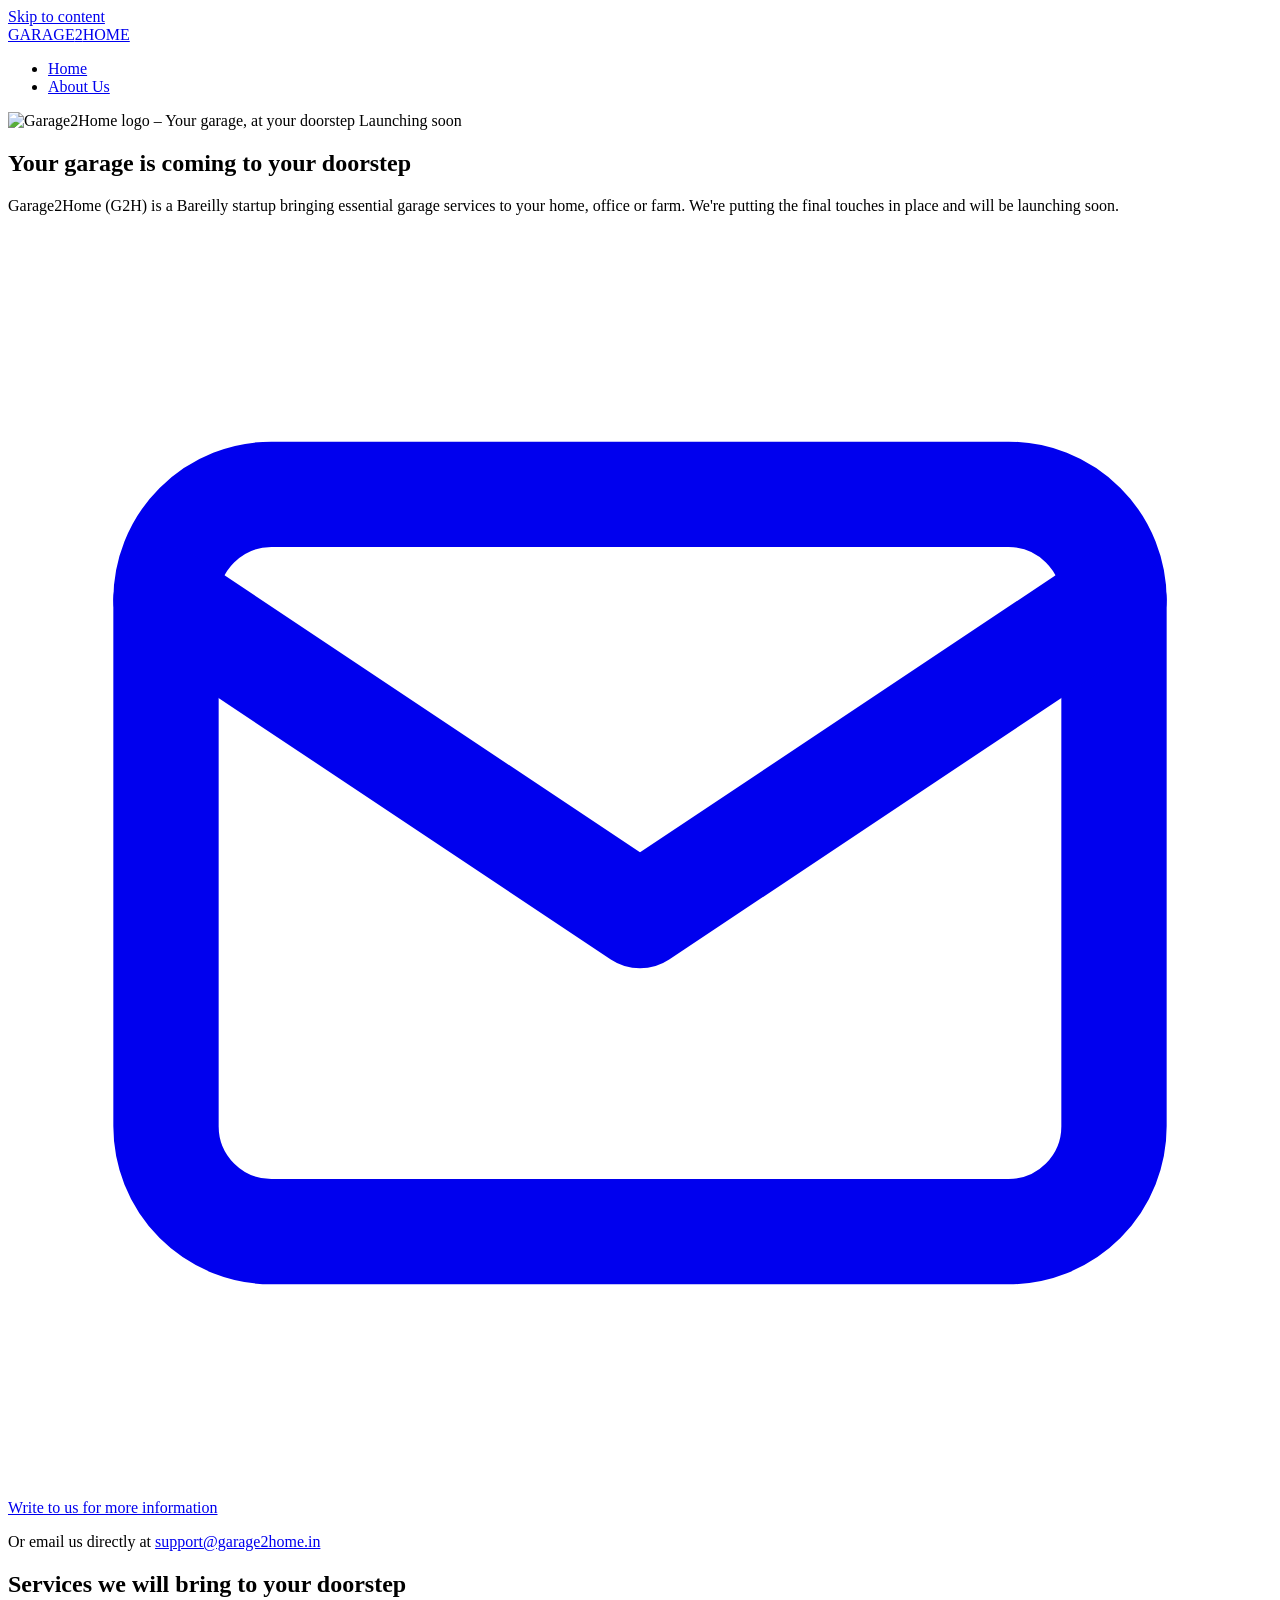
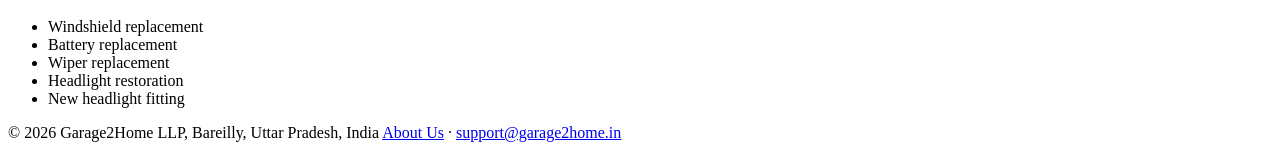
==== index.html @ 1d146f2d "Add files via upload" ====
<!doctype html>
<html lang="en-IN">
<head>
  <meta charset="utf-8">
  <meta name="viewport" content="width=device-width, initial-scale=1">
  <title>Garage2Home (G2H) | Doorstep Garage Services in Bareilly – Launching Soon</title>
  <meta name="description" content="Garage2Home (G2H) brings the garage to your doorstep. Windshield, battery and wiper replacement and headlight restoration at your home, office or farm. Launching soon in Bareilly.">
  <link rel="canonical" href="https://garage2home.in/">
  <meta name="robots" content="index, follow, max-image-preview:large, max-snippet:-1">
  <meta name="theme-color" content="#1c2b5a">

  <meta property="og:type" content="website">
  <meta property="og:site_name" content="Garage2Home">
  <meta property="og:locale" content="en_IN">
  <meta property="og:title" content="Garage2Home – Your Garage, At Your Doorstep">
  <meta property="og:description" content="Doorstep garage services for vehicle owners. Launching soon in Bareilly.">
  <meta property="og:url" content="https://garage2home.in/">
  <meta property="og:image" content="https://garage2home.in/assets/logo.png">
  <meta property="og:image:width" content="800">
  <meta property="og:image:height" content="242">
  <meta property="og:image:alt" content="Garage2Home logo – Your garage, at your doorstep">
  <meta name="twitter:card" content="summary_large_image">
  <meta name="twitter:title" content="Garage2Home – Your Garage, At Your Doorstep">
  <meta name="twitter:description" content="Doorstep garage services for vehicle owners. Launching soon in Bareilly.">
  <meta name="twitter:image" content="https://garage2home.in/assets/logo.png">

  <link rel="icon" href="/favicon.ico" sizes="any">
  <link rel="icon" type="image/png" sizes="192x192" href="/assets/icon-192.png">
  <link rel="apple-touch-icon" href="/assets/apple-touch-icon.png">
  <link rel="manifest" href="/site.webmanifest">

  <link rel="preconnect" href="https://fonts.googleapis.com">
  <link rel="preconnect" href="https://fonts.gstatic.com" crossorigin>
  <link href="https://fonts.googleapis.com/css2?family=Montserrat:wght@400;600;700;800&display=swap" rel="stylesheet">
  <link rel="stylesheet" href="/assets/styles.css">

  <script type="application/ld+json">
  {
    "@context": "https://schema.org",
    "@graph": [
      {
        "@type": "Organization",
        "@id": "https://garage2home.in/#organization",
        "name": "Garage2Home",
        "alternateName": ["G2H", "Garage2Home LLP", "Garage 2 Home"],
        "url": "https://garage2home.in/",
        "logo": "https://garage2home.in/assets/logo.png",
        "slogan": "Your garage, at your doorstep.",
        "email": "support@garage2home.in",
        "contactPoint": {
          "@type": "ContactPoint",
          "contactType": "customer support",
          "email": "support@garage2home.in",
          "areaServed": "IN",
          "availableLanguage": ["English", "Hindi"]
        }
      },
      {
        "@type": "AutoRepair",
        "@id": "https://garage2home.in/#business",
        "name": "Garage2Home",
        "description": "Mobile doorstep garage services: windshield, battery and wiper replacement, headlight restoration and new headlight fitting at the customer's home, workplace or farm.",
        "url": "https://garage2home.in/",
        "image": "https://garage2home.in/assets/logo.png",
        "email": "support@garage2home.in",
        "parentOrganization": { "@id": "https://garage2home.in/#organization" },
        "address": {
          "@type": "PostalAddress",
          "addressLocality": "Bareilly",
          "addressRegion": "Uttar Pradesh",
          "addressCountry": "IN"
        },
        "areaServed": { "@type": "City", "name": "Bareilly" },
        "hasOfferCatalog": {
          "@type": "OfferCatalog",
          "name": "Doorstep garage services",
          "itemListElement": [
            { "@type": "Offer", "itemOffered": { "@type": "Service", "name": "Windshield replacement at home" } },
            { "@type": "Offer", "itemOffered": { "@type": "Service", "name": "Car battery replacement at home" } },
            { "@type": "Offer", "itemOffered": { "@type": "Service", "name": "Wiper blade replacement" } },
            { "@type": "Offer", "itemOffered": { "@type": "Service", "name": "Headlight restoration" } },
            { "@type": "Offer", "itemOffered": { "@type": "Service", "name": "New headlight fitting" } }
          ]
        }
      },
      {
        "@type": "WebSite",
        "@id": "https://garage2home.in/#website",
        "url": "https://garage2home.in/",
        "name": "Garage2Home",
        "inLanguage": "en-IN",
        "publisher": { "@id": "https://garage2home.in/#organization" }
      },
      {
        "@type": "WebPage",
        "@id": "https://garage2home.in/#webpage",
        "url": "https://garage2home.in/",
        "name": "Garage2Home – Doorstep Garage Services, Launching Soon",
        "isPartOf": { "@id": "https://garage2home.in/#website" },
        "about": { "@id": "https://garage2home.in/#organization" },
        "inLanguage": "en-IN"
      }
    ]
  }
  </script>
</head>
<body>
  <a class="skip-link" href="#main">Skip to content</a>

  <header class="site-header">
    <div class="header-inner">
      <a class="brand" href="/" aria-label="Garage2Home home">GARAGE<span>2</span>HOME</a>
      <nav aria-label="Main">
        <ul class="tabs">
          <li><a href="/" aria-current="page">Home</a></li>
          <li><a href="/about-us/">About Us</a></li>
        </ul>
      </nav>
    </div>
  </header>

  <main id="main">
    <section class="hero">
      <img class="hero-logo" src="/assets/logo.png" width="800" height="242"
           alt="Garage2Home logo – Your garage, at your doorstep" fetchpriority="high">
      <span class="eyebrow">Launching soon</span>
      <h1>Your garage is coming <span class="accent">to your doorstep</span></h1>
      <p class="lead">Garage2Home (G2H) is a Bareilly startup bringing essential garage services to your home, office or farm. We're putting the final touches in place and will be launching soon.</p>

      <a class="btn" href="mailto:support@garage2home.in?subject=Enquiry%20about%20Garage2Home%20services">
        <svg viewBox="0 0 24 24" fill="none" stroke="currentColor" stroke-width="2" stroke-linecap="round" stroke-linejoin="round" aria-hidden="true"><rect x="3" y="5" width="18" height="14" rx="2"/><path d="m3 7 9 6 9-6"/></svg>
        Write to us for more information
      </a>
      <p class="contact-note">Or email us directly at <a href="mailto:support@garage2home.in">support@garage2home.in</a></p>
    </section>

    <section class="services" aria-labelledby="services-heading">
      <div class="services-inner">
        <h2 id="services-heading">Services we will bring to your doorstep</h2>
        <ul class="service-list">
          <li>Windshield replacement</li>
          <li>Battery replacement</li>
          <li>Wiper replacement</li>
          <li>Headlight restoration</li>
          <li>New headlight fitting</li>
        </ul>
      </div>
    </section>
  </main>

  <footer class="site-footer">
    <div class="footer-inner">
      <span>&copy; <span id="yr">2026</span> Garage2Home LLP, Bareilly, Uttar Pradesh, India</span>
      <span><a href="/about-us/">About Us</a> · <a href="mailto:support@garage2home.in">support@garage2home.in</a></span>
    </div>
  </footer>
  <script>document.getElementById('yr').textContent = new Date().getFullYear();</script>
</body>
</html>
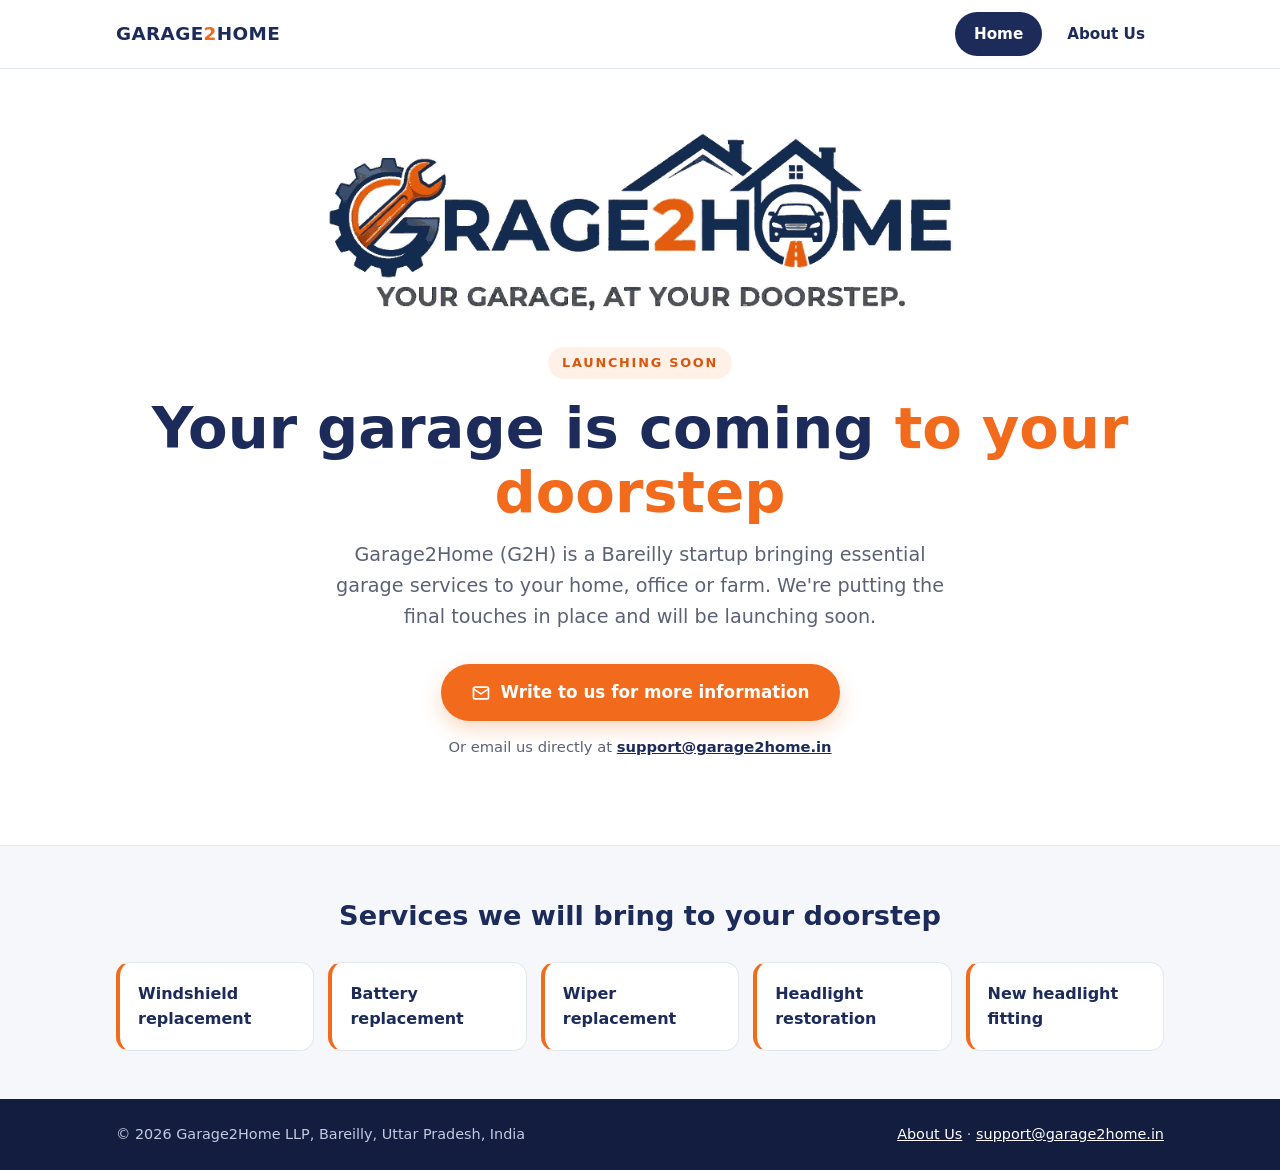
==== commit 6361f0a8: "Add Microsoft Clarity to home page" ====
--- a/index.html
+++ b/index.html
@@ -103,6 +103,14 @@
     ]
   }
   </script>
+  <!-- Microsoft Clarity -->
+  <script type="text/javascript">
+    (function(c,l,a,r,i,t,y){
+      c[a]=c[a]||function(){(c[a].q=c[a].q||[]).push(arguments)};
+      t=l.createElement(r);t.async=1;t.src="https://www.clarity.ms/tag/"+i;
+      y=l.getElementsByTagName(r)[0];y.parentNode.insertBefore(t,y);
+    })(window, document, "clarity", "script", "zjoykc5fut");
+  </script>
 </head>
 <body>
   <a class="skip-link" href="#main">Skip to content</a>
--- a/assets/styles.css
+++ b/assets/styles.css
@@ -0,0 +1,177 @@
+:root {
+  --navy: #1c2b5a;
+  --navy-deep: #121d40;
+  --orange: #f26b1d;
+  --orange-dark: #d9560c;
+  --ink: #1f2430;
+  --muted: #5b6275;
+  --bg: #ffffff;
+  --bg-soft: #f5f7fb;
+  --line: #e3e7ef;
+  --radius: 14px;
+  --maxw: 1080px;
+}
+
+* { box-sizing: border-box; }
+html { -webkit-text-size-adjust: 100%; }
+body {
+  margin: 0;
+  font-family: "Montserrat", system-ui, -apple-system, "Segoe UI", Roboto, sans-serif;
+  color: var(--ink);
+  background: var(--bg);
+  line-height: 1.6;
+  display: flex;
+  flex-direction: column;
+  min-height: 100vh;
+}
+img { max-width: 100%; height: auto; display: block; }
+a { color: var(--navy); }
+
+.skip-link {
+  position: absolute; left: -9999px; top: 0;
+  background: var(--navy); color: #fff; padding: 8px 14px; z-index: 10;
+}
+.skip-link:focus { left: 16px; top: 16px; }
+
+/* Header + tabs */
+.site-header {
+  border-bottom: 1px solid var(--line);
+  background: #fff;
+  position: sticky; top: 0; z-index: 5;
+}
+.header-inner {
+  max-width: var(--maxw); margin: 0 auto;
+  padding: 12px 16px;
+  display: flex; align-items: center; justify-content: space-between; gap: 16px;
+}
+.brand {
+  font-weight: 800; font-size: 1.15rem; letter-spacing: .02em;
+  color: var(--navy); text-decoration: none; white-space: nowrap;
+}
+.brand span { color: var(--orange); }
+.tabs { display: flex; gap: 6px; list-style: none; margin: 0; padding: 0; }
+.tabs a {
+  display: block; padding: 9px 18px; border-radius: 999px;
+  text-decoration: none; font-weight: 600; font-size: .95rem;
+  color: var(--navy); border: 1px solid transparent;
+}
+.tabs a:hover { background: var(--bg-soft); }
+.tabs a[aria-current="page"] {
+  background: var(--navy); color: #fff;
+}
+
+main { flex: 1; }
+
+/* Home */
+.hero {
+  max-width: var(--maxw); margin: 0 auto;
+  padding: 56px 16px 72px;
+  text-align: center;
+}
+.hero-logo {
+  width: min(640px, 100%);
+  margin: 0 auto 28px;
+}
+.eyebrow {
+  display: inline-block;
+  background: #fff1e8; color: var(--orange-dark);
+  font-weight: 700; font-size: .8rem; letter-spacing: .14em; text-transform: uppercase;
+  padding: 6px 14px; border-radius: 999px; margin-bottom: 18px;
+}
+.hero h1 {
+  font-size: clamp(2.2rem, 6vw, 3.6rem);
+  line-height: 1.1; margin: 0 0 16px;
+  color: var(--navy); font-weight: 800;
+}
+.hero h1 .accent { color: var(--orange); }
+.hero .lead {
+  font-size: clamp(1rem, 2.4vw, 1.2rem);
+  color: var(--muted);
+  max-width: 640px; margin: 0 auto 32px;
+}
+.btn {
+  display: inline-flex; align-items: center; gap: 10px;
+  background: var(--orange); color: #fff;
+  font-weight: 700; font-size: 1.05rem;
+  padding: 15px 30px; border-radius: 999px;
+  text-decoration: none;
+  box-shadow: 0 8px 20px rgba(242, 107, 29, .25);
+  transition: background .15s, transform .15s;
+}
+.btn:hover { background: var(--orange-dark); transform: translateY(-1px); }
+.btn:focus-visible { outline: 3px solid var(--navy); outline-offset: 3px; }
+.btn svg { width: 20px; height: 20px; }
+.contact-note { margin-top: 14px; font-size: .92rem; color: var(--muted); }
+.contact-note a { font-weight: 600; }
+
+.services {
+  background: var(--bg-soft);
+  border-top: 1px solid var(--line);
+}
+.services-inner {
+  max-width: var(--maxw); margin: 0 auto; padding: 48px 16px;
+}
+.services h2 {
+  text-align: center; color: var(--navy); margin: 0 0 24px;
+  font-size: clamp(1.3rem, 3vw, 1.7rem);
+}
+.service-list {
+  list-style: none; margin: 0; padding: 0;
+  display: grid; gap: 14px;
+  grid-template-columns: repeat(auto-fit, minmax(190px, 1fr));
+}
+.service-list li {
+  background: #fff; border: 1px solid var(--line); border-radius: var(--radius);
+  padding: 18px; font-weight: 600; color: var(--navy);
+  border-left: 4px solid var(--orange);
+}
+
+/* About */
+.page-head {
+  background: var(--navy); color: #fff;
+}
+.page-head-inner {
+  max-width: var(--maxw); margin: 0 auto; padding: 56px 16px 48px;
+}
+.page-head h1 { margin: 0 0 10px; font-size: clamp(2rem, 5vw, 2.8rem); line-height: 1.15; }
+.page-head p { margin: 0; color: #d6dcf0; max-width: 680px; font-size: 1.08rem; }
+
+.about {
+  max-width: var(--maxw); margin: 0 auto; padding: 48px 16px 64px;
+  display: grid; gap: 18px;
+  grid-template-columns: repeat(auto-fit, minmax(300px, 1fr));
+}
+.about section {
+  background: #fff; border: 1px solid var(--line); border-radius: var(--radius);
+  padding: 24px;
+}
+.about h2 {
+  margin: 0 0 10px; font-size: 1.15rem; color: var(--navy);
+  display: flex; align-items: baseline; gap: 10px;
+}
+.about h2 .num {
+  color: var(--orange); font-size: .95rem; font-weight: 800;
+}
+.about p { margin: 0; color: var(--muted); }
+.about .wide { grid-column: 1 / -1; background: var(--bg-soft); }
+
+.cta-band {
+  text-align: center; padding: 0 16px 72px;
+}
+.cta-band p { color: var(--muted); margin: 0 0 18px; }
+
+/* Footer */
+.site-footer {
+  background: var(--navy-deep); color: #c3cae0; font-size: .9rem;
+}
+.footer-inner {
+  max-width: var(--maxw); margin: 0 auto; padding: 24px 16px;
+  display: flex; flex-wrap: wrap; gap: 8px 24px; justify-content: space-between;
+}
+.site-footer a { color: #fff; }
+
+@media (max-width: 480px) {
+  .brand { font-size: 1rem; }
+  .tabs a { padding: 8px 12px; font-size: .88rem; }
+  .btn { width: 100%; justify-content: center; }
+}
